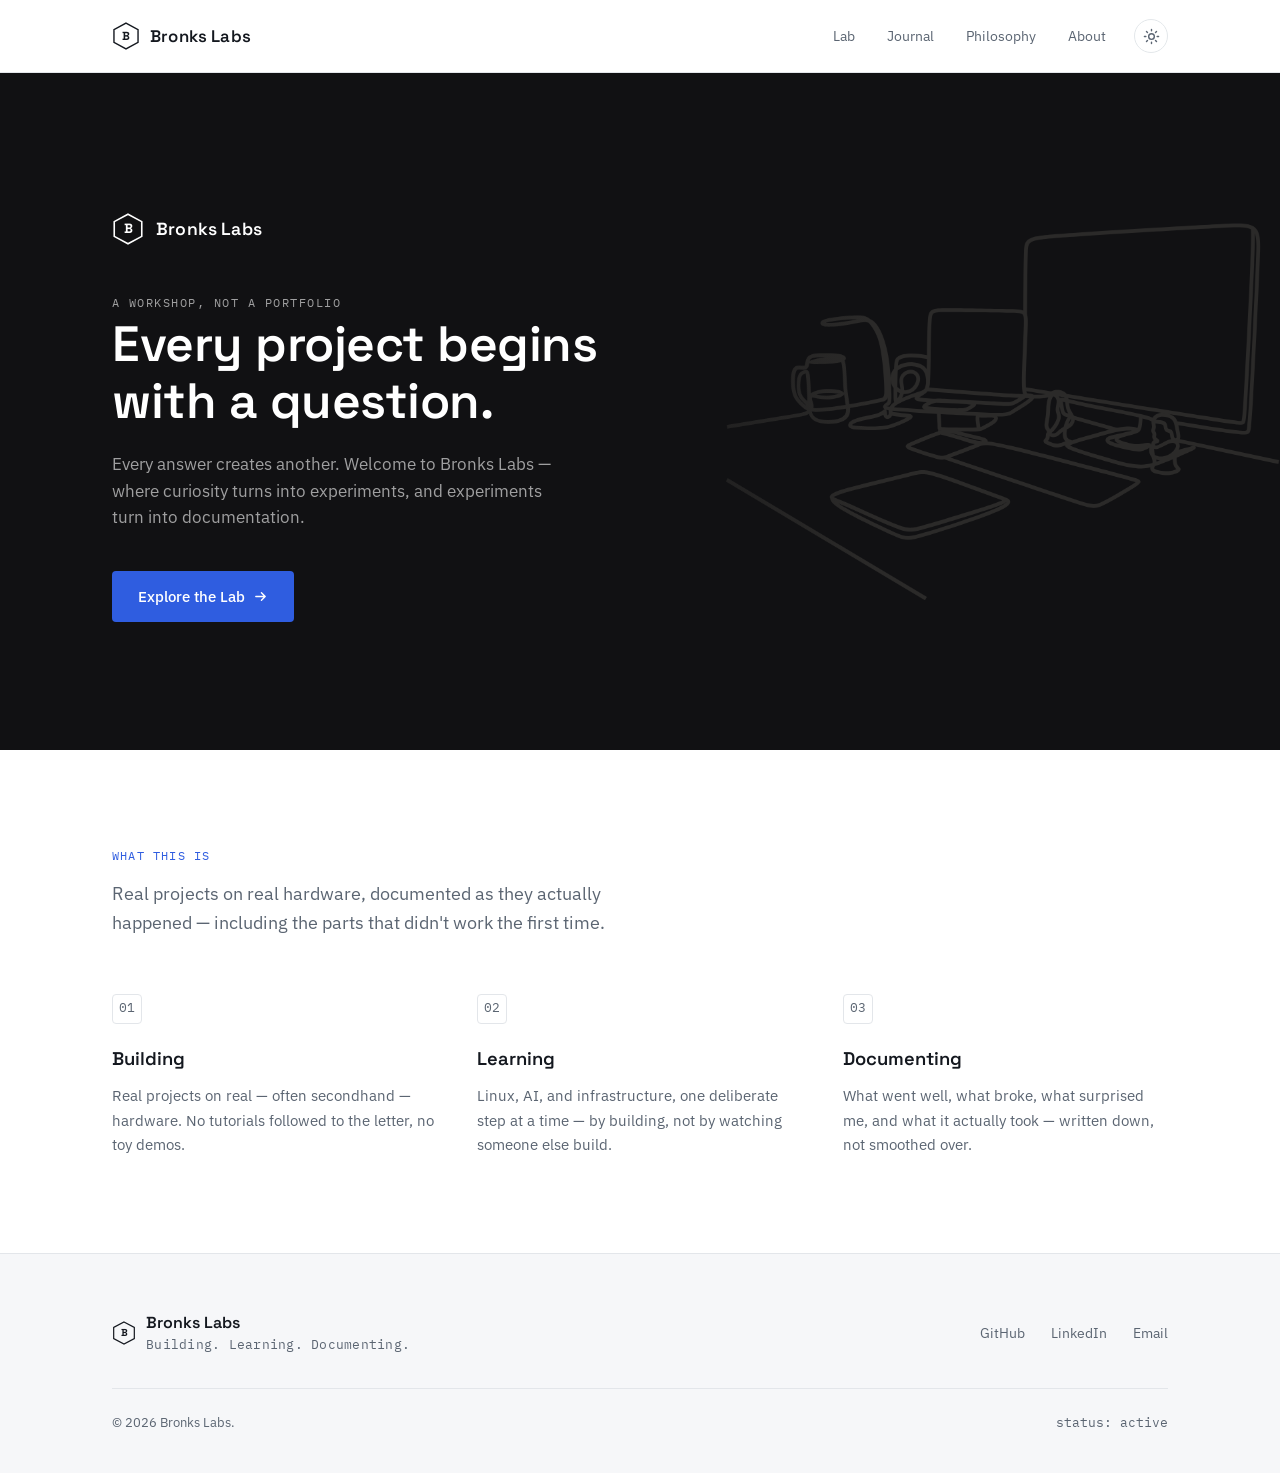
==== index.html @ 5981028b "Initial portfolio upload" ====
<!DOCTYPE html>
<html lang="en">
<head>
<script>(function(){var t=localStorage.getItem("theme");var d=window.matchMedia("(prefers-color-scheme: dark)").matches;document.documentElement.setAttribute("data-theme", t || (d?"dark":"light"));})();</script>
<meta charset="UTF-8">
<meta name="viewport" content="width=device-width, initial-scale=1.0">
<title>Bronks Labs — Every project begins with a question.</title>
<meta name="description" content="Bronks Labs is a workshop, not a portfolio. Building, learning, and documenting real technical projects.">
<meta property="og:title" content="Bronks Labs">
<meta property="og:description" content="Every project begins with a question. A workshop, not a portfolio.">
<meta property="og:image" content="assets/logo/og-banner.png">
<meta property="og:type" content="website">
<link rel="preconnect" href="https://fonts.googleapis.com">
<link rel="preconnect" href="https://fonts.gstatic.com" crossorigin>
<link href="https://fonts.googleapis.com/css2?family=Space+Grotesk:wght@400;500;600;700&family=IBM+Plex+Sans:wght@400;500;600&family=IBM+Plex+Mono:wght@400;500&display=swap" rel="stylesheet">
<link rel="stylesheet" href="css/styles.css?v=2">
<link rel="icon" type="image/x-icon" href="assets/favicon/favicon.ico">
<link rel="icon" type="image/png" sizes="32x32" href="assets/favicon/favicon-32x32.png">
<link rel="icon" type="image/png" sizes="16x16" href="assets/favicon/favicon-16x16.png">
<link rel="apple-touch-icon" sizes="180x180" href="assets/favicon/apple-touch-icon.png">
<link rel="manifest" href="site.webmanifest">
<style>
  /* ---------- Hero ---------- */
  .hero{
    position: relative;
    background: var(--hero-dark) url('assets/images/hero-lineart.png') right center / contain no-repeat;
    color: #fff;
    overflow: hidden;
    padding: 140px 0 128px;
    min-height: 560px;
    display: flex;
    align-items: center;
  }
  .hero::before{
    content: '';
    position: absolute; inset: 0;
    background: linear-gradient(90deg, rgba(17,17,19,0.96) 0%, rgba(17,17,19,0.82) 42%, transparent 68%);
  }
  .hero-inner{ position: relative; z-index: 2; width: 100%; }
  .hero-logo{
    display:flex; align-items:center; gap: 12px; margin-bottom: 44px;
    opacity: 0; animation: fadeUp 0.7s ease forwards 0.15s;
  }
  .hero-logo .hex{ width: 32px; height: 32px; }
  .hero-logo .hex polygon{ stroke: #fff; }
  .hero-logo .hex text{ fill: #fff; }
  .hero-logo span{ font-family: var(--font-display); font-weight: 600; font-size: 1.1rem; letter-spacing: 0.01em; }
  .eyebrow{
    font-family: var(--font-mono); font-size: 0.78rem; letter-spacing: 0.12em;
    text-transform: uppercase; color: var(--hero-text-dim); margin-bottom: 24px;
    opacity: 0; animation: fadeUp 0.7s ease forwards 0.3s;
  }
  h1{
    font-family: var(--font-display); font-weight: 600; font-size: clamp(2rem, 4.4vw, 3.1rem);
    line-height: 1.15; letter-spacing: -0.01em; max-width: 520px;
    opacity: 0; animation: fadeUp 0.7s ease forwards 0.45s;
  }
  .hero-sub{
    margin-top: 22px; font-size: 1.05rem; color: var(--hero-text-dim); max-width: 440px;
    opacity: 0; animation: fadeUp 0.7s ease forwards 0.6s;
  }
  @keyframes fadeUp{ from{ opacity: 0; transform: translateY(10px); } to{ opacity: 1; transform: translateY(0); } }
  .cta{
    display:inline-flex; align-items:center; gap: 8px; margin-top: 40px; padding: 13px 26px;
    background: var(--blue); color: #fff; font-family: var(--font-body); font-weight: 500; font-size: 0.95rem;
    border-radius: 4px; transition: transform 0.15s ease, background 0.15s ease;
    opacity: 0; animation: fadeUp 0.7s ease forwards 0.75s;
  }
  .cta:hover{ background: #2650c9; transform: translateY(-1px); }
  .cta svg{ width: 15px; height: 15px; transition: transform 0.15s ease; }
  .cta:hover svg{ transform: translateX(3px); }
  @media (prefers-reduced-motion: reduce){
    .hero-logo, .eyebrow, h1, .hero-sub, .cta{ animation: none; opacity: 1; }
  }
  @media (max-width: 640px){
    .hero{ padding: 104px 0 88px; min-height: 460px; }
    .hero::before{ background: linear-gradient(180deg, rgba(17,17,19,0.75) 0%, rgba(17,17,19,0.92) 60%, rgba(17.17.19,0.96) 100%); }
  }

  /* ---------- Triad section ---------- */
  .triad{ padding: 96px 0; border-bottom: 1px solid var(--border); }
  .triad-head{ max-width: 560px; margin-bottom: 56px; }
  .triad-head .label{
    font-family: var(--font-mono); font-size: 0.75rem; letter-spacing: 0.1em; text-transform: uppercase;
    color: var(--blue); margin-bottom: 14px; display:block;
  }
  .triad-head p{ font-size: 1.15rem; color: var(--ink-muted); }
  .triad-grid{ display:grid; grid-template-columns: repeat(3, 1fr); gap: 40px; }
  @media (max-width: 760px){ .triad-grid{ grid-template-columns: 1fr; gap: 36px; } }
  .triad-item .num{
    font-family: var(--font-mono); font-size: 0.8rem; color: var(--ink-muted); border: 1px solid var(--border);
    width: 30px; height: 30px; border-radius: 4px; display:flex; align-items:center; justify-content:center; margin-bottom: 20px;
  }
  .triad-item h3{ font-family: var(--font-display); font-size: 1.15rem; font-weight: 600; margin-bottom: 10px; }
  .triad-item p{ color: var(--ink-muted); font-size: 0.96rem; }
</style>
</head>
<body>

<header class="nav">
  <div class="wrap nav-inner">
    <a class="brand" href="index.html">
      <svg class="hex" viewBox="0 0 100 100" xmlns="http://www.w3.org/2000/svg">
        <polygon points="50,4 93,27 93,73 50,96 7,73 7,27" fill="none" stroke="currentColor" stroke-width="5"/>
        <text x="50" y="63" text-anchor="middle" font-family="Space Grotesk, sans-serif" font-weight="700" font-size="42" fill="currentColor">B</text>
      </svg>
      Bronks Labs
    </a>
    <div class="nav-right">
    <nav class="links">
      <a href="lab.html">Lab</a>
      <a href="journal.html">Journal</a>
      <a href="philosophy.html">Philosophy</a>
      <a href="about.html">About</a>
    </nav>
      <button class="theme-toggle" onclick="toggleTheme()" aria-label="Toggle dark mode">
        <svg class="icon-sun" viewBox="0 0 24 24" fill="none" stroke="currentColor" stroke-width="2" stroke-linecap="round"><circle cx="12" cy="12" r="4"/><path d="M12 2v2M12 20v2M4.93 4.93l1.41 1.41M17.66 17.66l1.41 1.41M2 12h2M20 12h2M6.34 17.66l-1.41 1.41M19.07 4.93l-1.41 1.41"/></svg>
        <svg class="icon-moon" viewBox="0 0 24 24" fill="none" stroke="currentColor" stroke-width="2" stroke-linecap="round"><path d="M21 12.79A9 9 0 1 1 11.21 3 7 7 0 0 0 21 12.79z"/></svg>
      </button>
    </div>
  </div>
</header>

<section class="hero">
  <div class="wrap hero-inner">
    <div class="hero-logo">
      <svg class="hex" viewBox="0 0 100 100" xmlns="http://www.w3.org/2000/svg">
        <polygon points="50,4 93,27 93,73 50,96 7,73 7,27" fill="none" stroke="#fff" stroke-width="5"/>
        <text x="50" y="63" text-anchor="middle" font-family="Space Grotesk, sans-serif" font-weight="700" font-size="42" fill="#fff">B</text>
      </svg>
      <span>Bronks Labs</span>
    </div>
    <span class="eyebrow">A workshop, not a portfolio</span>
    <h1>Every project begins with a question.</h1>
    <p class="hero-sub">Every answer creates another. Welcome to Bronks Labs — where curiosity turns into experiments, and experiments turn into documentation.</p>
    <a class="cta" href="lab.html">
      Explore the Lab
      <svg viewBox="0 0 16 16" fill="none" xmlns="http://www.w3.org/2000/svg">
        <path d="M3 8H13M13 8L9 4M13 8L9 12" stroke="currentColor" stroke-width="1.5" stroke-linecap="round" stroke-linejoin="round"/>
      </svg>
    </a>
  </div>
</section>

<section class="triad">
  <div class="wrap">
    <div class="triad-head">
      <span class="label">What this is</span>
      <p>Real projects on real hardware, documented as they actually happened — including the parts that didn't work the first time.</p>
    </div>
    <div class="triad-grid">
      <div class="triad-item">
        <div class="num">01</div>
        <h3>Building</h3>
        <p>Real projects on real — often secondhand — hardware. No tutorials followed to the letter, no toy demos.</p>
      </div>
      <div class="triad-item">
        <div class="num">02</div>
        <h3>Learning</h3>
        <p>Linux, AI, and infrastructure, one deliberate step at a time — by building, not by watching someone else build.</p>
      </div>
      <div class="triad-item">
        <div class="num">03</div>
        <h3>Documenting</h3>
        <p>What went well, what broke, what surprised me, and what it actually took — written down, not smoothed over.</p>
      </div>
    </div>
  </div>
</section>

<footer>
  <div class="wrap">
    <div class="footer-top">
      <div class="footer-brand">
        <svg class="hex" viewBox="0 0 100 100" xmlns="http://www.w3.org/2000/svg">
          <polygon points="50,4 93,27 93,73 50,96 7,73 7,27" fill="none" stroke="currentColor" stroke-width="5"/>
          <text x="50" y="63" text-anchor="middle" font-family="Space Grotesk, sans-serif" font-weight="700" font-size="42" fill="currentColor">B</text>
        </svg>
        <div>
          <div class="footer-brand-text">Bronks Labs</div>
          <div class="footer-tagline">Building. Learning. Documenting.</div>
        </div>
      </div>
      <div class="footer-links">
        <a href="https://github.com/" target="_blank" rel="noopener">GitHub</a>
        <a href="https://linkedin.com/" target="_blank" rel="noopener">LinkedIn</a>
        <a href="mailto:hello@bronkslabs.uk">Email</a>
      </div>
    </div>
    <div class="footer-bottom">
      <span>&copy; 2026 Bronks Labs.</span>
      <span class="mono">status: active</span>
    </div>
  </div>
</footer>

<script src="theme.js"></script>
</body>
</html>
---- css/styles.css ----
:root{
  --bg: #FFFFFF;
  --bg-subtle: #F6F7F9;
  --ink: #14181F;
  --ink-muted: #5B6572;
  --border: #E3E6EA;
  --blue: #2F5DE0;
  --blue-dim: #EAEFFC;
  --hero-dark: #111113;
  --hero-line: rgba(255,255,255,0.07);
  --hero-text-dim: rgba(255,255,255,0.6);

  --green: #2E9B5D;
  --green-dim: #E7F5ED;
  --amber: #C97A1C;
  --amber-dim: #FBF0E1;
  --blue-status: #2F5DE0;

  --nav-bg: rgba(255,255,255,0.9);
  --card-hover-border: #C7CDD6;

  --font-display: 'Space Grotesk', sans-serif;
  --font-body: 'IBM Plex Sans', sans-serif;
  --font-mono: 'IBM Plex Mono', monospace;
}

:root[data-theme="dark"]{
  --bg: #111113;
  --bg-subtle: #1A1D22;
  --ink: #ECEDEF;
  --ink-muted: #9AA2AC;
  --border: #2A2E35;
  --blue: #5B85FF;
  --blue-dim: rgba(91,133,255,0.16);

  --green: #4CC98A;
  --green-dim: rgba(76,201,138,0.14);
  --amber: #E0A44D;
  --amber-dim: rgba(224,164,77,0.14);
  --blue-status: #5B85FF;

  --nav-bg: rgba(17,17,19,0.85);
  --card-hover-border: #3A3F48;
}

*{ box-sizing: border-box; margin:0; padding:0; }
html{ scroll-behavior: smooth; }
body{
  font-family: var(--font-body);
  color: var(--ink);
  background: var(--bg);
  line-height: 1.6;
  -webkit-font-smoothing: antialiased;
  transition: background-color 0.2s ease, color 0.2s ease;
}
a{ color: inherit; text-decoration: none; }

.wrap{
  max-width: 1120px;
  margin: 0 auto;
  padding: 0 32px;
}

/* ---------- Nav ---------- */
header.nav{
  position: sticky;
  top: 0;
  z-index: 50;
  background: var(--nav-bg);
  backdrop-filter: blur(8px);
  border-bottom: 1px solid var(--border);
}
.nav-inner{
  display:flex;
  align-items:center;
  justify-content: space-between;
  height: 72px;
}
.brand{
  display:flex;
  align-items:center;
  gap:10px;
  font-family: var(--font-display);
  font-weight: 600;
  font-size: 1.05rem;
  letter-spacing: 0.01em;
}
.hex{ width: 28px; height: 28px; display:block; flex-shrink:0; }
nav.links{ display:flex; gap: 32px; font-size: 0.9rem; color: var(--ink-muted); }
nav.links a{ position:relative; padding: 4px 0; transition: color 0.15s ease; }
nav.links a:hover{ color: var(--ink); }
nav.links a.active{ color: var(--ink); }
nav.links a::after{
  content:''; position:absolute; left:0; right:0; bottom:-2px; height:1px;
  background: var(--blue); transform: scaleX(0); transform-origin: left;
  transition: transform 0.2s ease;
}
nav.links a:hover::after, nav.links a.active::after{ transform: scaleX(1); }

.nav-right{ display:flex; align-items:center; gap: 28px; }

.theme-toggle{
  display:flex; align-items:center; justify-content:center;
  width: 34px; height: 34px;
  border-radius: 100px;
  border: 1px solid var(--border);
  background: transparent;
  cursor: pointer;
  color: var(--ink-muted);
  transition: border-color 0.15s ease, color 0.15s ease;
  flex-shrink: 0;
}
.theme-toggle:hover{ border-color: var(--card-hover-border); color: var(--ink); }
.theme-toggle svg{ width: 17px; height: 17px; }
.theme-toggle .icon-moon{ display: none; }
:root[data-theme="dark"] .theme-toggle .icon-sun{ display: none; }
:root[data-theme="dark"] .theme-toggle .icon-moon{ display: block; }

@media (max-width: 640px){
  nav.links{ gap: 18px; font-size: 0.82rem; }
  .nav-right{ gap: 16px; }
}

/* ---------- Page header (dark line-art banner, matches hero) ---------- */
.page-header{
  position: relative;
  background: var(--hero-dark) url('../assets/images/hero-lineart.png') right center / contain no-repeat;
  color: #fff;
  overflow: hidden;
  padding: 88px 0 64px;
}
.page-header .banner-grid{ display: none; }
.page-header::before{
  content: '';
  position: absolute; inset: 0;
  background: linear-gradient(90deg, rgba(17,17,19,0.96) 0%, rgba(17,17,19,0.8) 42%, transparent 68%);
}
.page-header .wrap{ position: relative; z-index: 2; }
.page-header .banner-logo{
  display:flex; align-items:center; gap: 10px; margin-bottom: 28px;
  font-family: var(--font-display); font-weight: 600; font-size: 0.95rem; color: #fff;
}
.page-header .banner-logo .hex{ width: 24px; height: 24px; }
.page-header .banner-logo .hex polygon{ stroke: #fff; }
.page-header .banner-logo .hex text{ fill: #fff; }
.page-header .label{
  font-family: var(--font-mono);
  font-size: 0.75rem;
  letter-spacing: 0.1em;
  text-transform: uppercase;
  color: var(--hero-text-dim);
  display:block;
  margin-bottom: 16px;
}
.page-header h1{
  font-family: var(--font-display);
  font-weight: 600;
  font-size: clamp(1.9rem, 4vw, 2.6rem);
  letter-spacing: -0.01em;
  max-width: 620px;
}
.page-header p{
  margin-top: 16px;
  font-size: 1.05rem;
  color: var(--hero-text-dim);
  max-width: 560px;
}

/* ---------- Footer ---------- */
footer{ background: var(--bg-subtle); padding: 56px 0 40px; }
.footer-top{
  display:flex; align-items:center; justify-content: space-between;
  flex-wrap: wrap; gap: 24px; padding-bottom: 32px; border-bottom: 1px solid var(--border);
}
.footer-brand{ display:flex; align-items:center; gap: 10px; }
.footer-brand .hex{ width: 24px; height: 24px; }
.footer-brand-text{ font-family: var(--font-display); font-weight: 600; font-size: 1rem; }
.footer-tagline{ font-family: var(--font-mono); font-size: 0.8rem; color: var(--ink-muted); letter-spacing: 0.02em; }
.footer-links{ display:flex; gap: 26px; font-size: 0.88rem; color: var(--ink-muted); }
.footer-links a:hover{ color: var(--ink); }
.footer-bottom{
  padding-top: 24px; font-size: 0.8rem; color: var(--ink-muted);
  display:flex; justify-content: space-between; flex-wrap: wrap; gap: 10px;
}
.footer-bottom .mono{ font-family: var(--font-mono); }
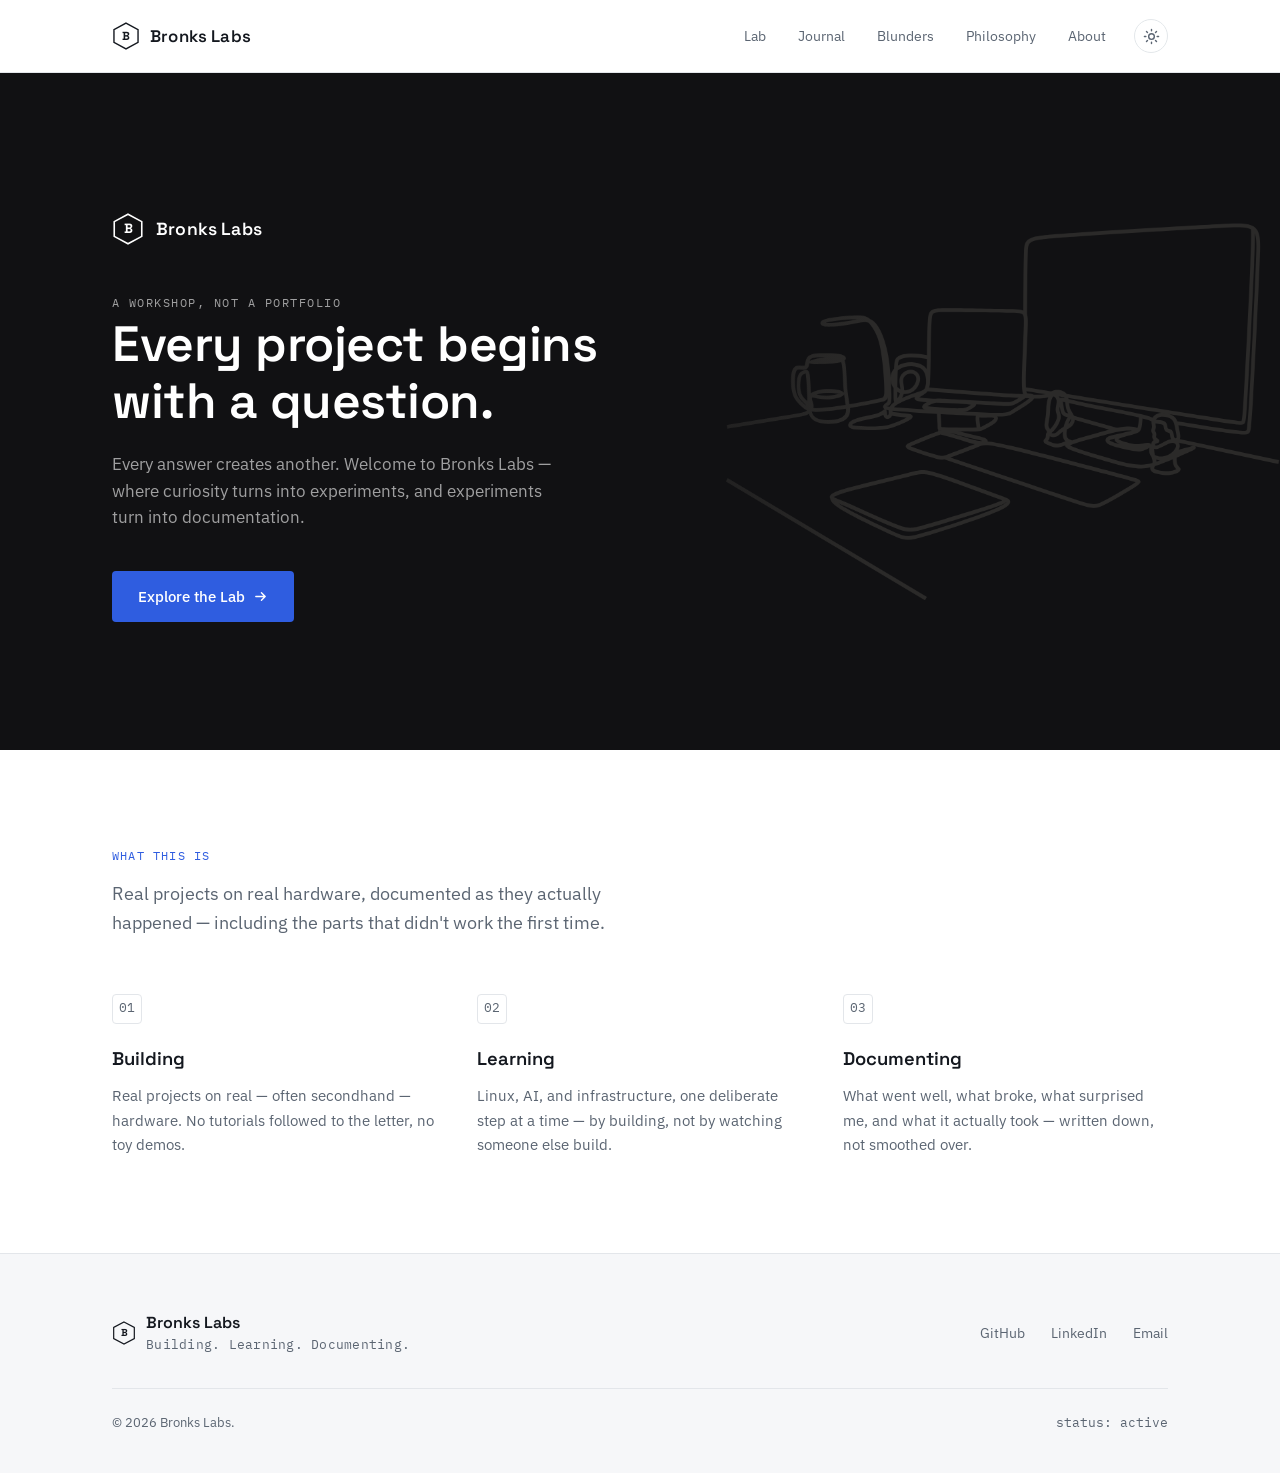
==== commit 16b24fb5: "Add Blunders page and dark mode nav links across site" ====
--- a/index.html
+++ b/index.html
@@ -110,6 +110,7 @@
     <nav class="links">
       <a href="lab.html">Lab</a>
       <a href="journal.html">Journal</a>
+        <a href="blunders.html">Blunders</a>
       <a href="philosophy.html">Philosophy</a>
       <a href="about.html">About</a>
     </nav>
@@ -184,7 +185,7 @@
       <div class="footer-links">
         <a href="https://github.com/" target="_blank" rel="noopener">GitHub</a>
         <a href="https://linkedin.com/" target="_blank" rel="noopener">LinkedIn</a>
-        <a href="mailto:hello@bronkslabs.uk">Email</a>
+        <a href="mailto:marcin.j.korol@gmail.com">Email</a>
       </div>
     </div>
     <div class="footer-bottom">
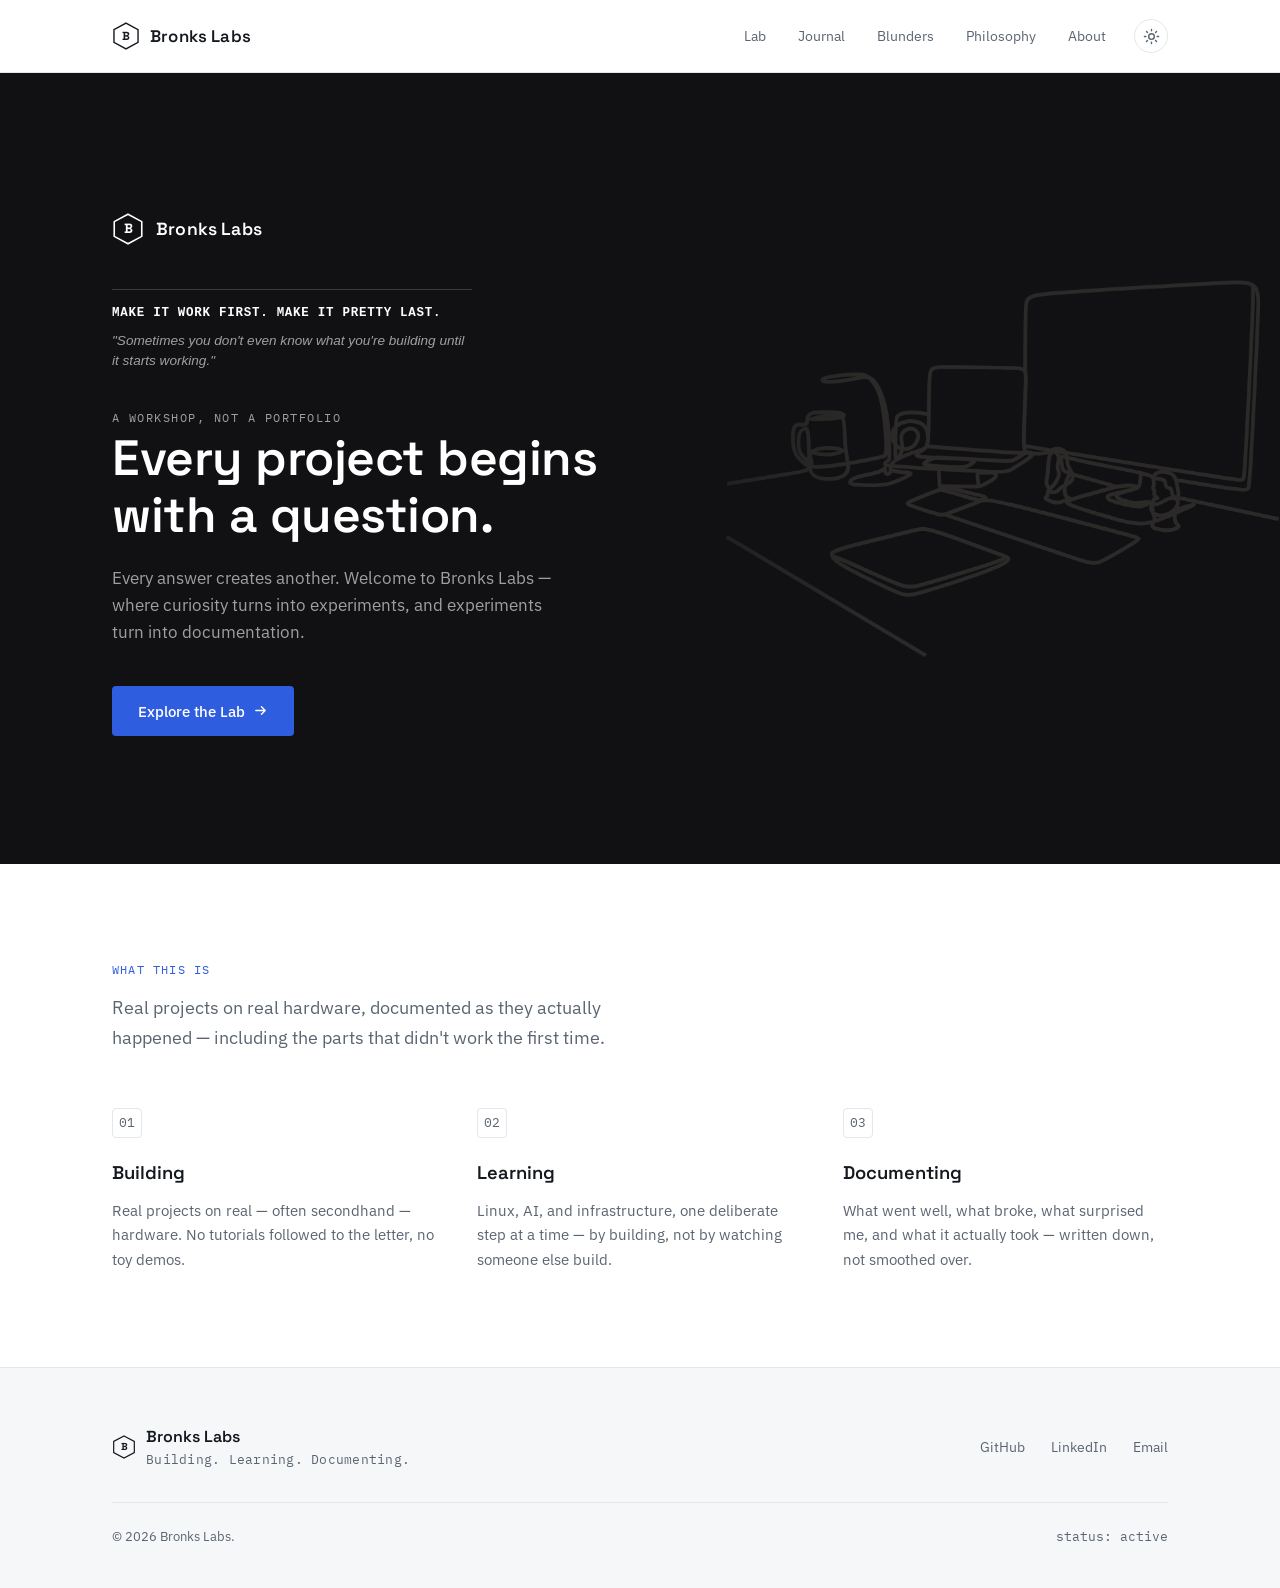
==== commit 096b19b5: "Update portfolio from server" ====
--- a/index.html
+++ b/index.html
@@ -131,6 +131,10 @@
       </svg>
       <span>Bronks Labs</span>
     </div>
+    <div class="brand-signature">
+      <div class="motto">Make it work first. Make it pretty last.</div>
+      <div class="quote">"Sometimes you don't even know what you're building until it starts working."</div>
+    </div>
     <span class="eyebrow">A workshop, not a portfolio</span>
     <h1>Every project begins with a question.</h1>
     <p class="hero-sub">Every answer creates another. Welcome to Bronks Labs — where curiosity turns into experiments, and experiments turn into documentation.</p>
--- a/css/styles.css
+++ b/css/styles.css
@@ -137,12 +137,36 @@
 }
 .page-header .wrap{ position: relative; z-index: 2; }
 .page-header .banner-logo{
-  display:flex; align-items:center; gap: 10px; margin-bottom: 28px;
+  display:flex; align-items:center; gap: 10px; margin-bottom: 20px;
   font-family: var(--font-display); font-weight: 600; font-size: 0.95rem; color: #fff;
 }
 .page-header .banner-logo .hex{ width: 24px; height: 24px; }
 .page-header .banner-logo .hex polygon{ stroke: #fff; }
 .page-header .banner-logo .hex text{ fill: #fff; }
+
+.brand-signature{
+  max-width: 360px;
+  margin-bottom: 32px;
+  padding-top: 14px;
+  border-top: 1px solid rgba(255,255,255,0.18);
+}
+.brand-signature .motto{
+  font-family: var(--font-mono);
+  font-weight: 600;
+  font-size: 0.78rem;
+  letter-spacing: 0.06em;
+  text-transform: uppercase;
+  color: #fff;
+  line-height: 1.5;
+}
+.brand-signature .quote{
+  margin-top: 8px;
+  font-family: var(--font-body);
+  font-style: italic;
+  font-size: 0.85rem;
+  color: var(--hero-text-dim);
+  line-height: 1.5;
+}
 .page-header .label{
   font-family: var(--font-mono);
   font-size: 0.75rem;
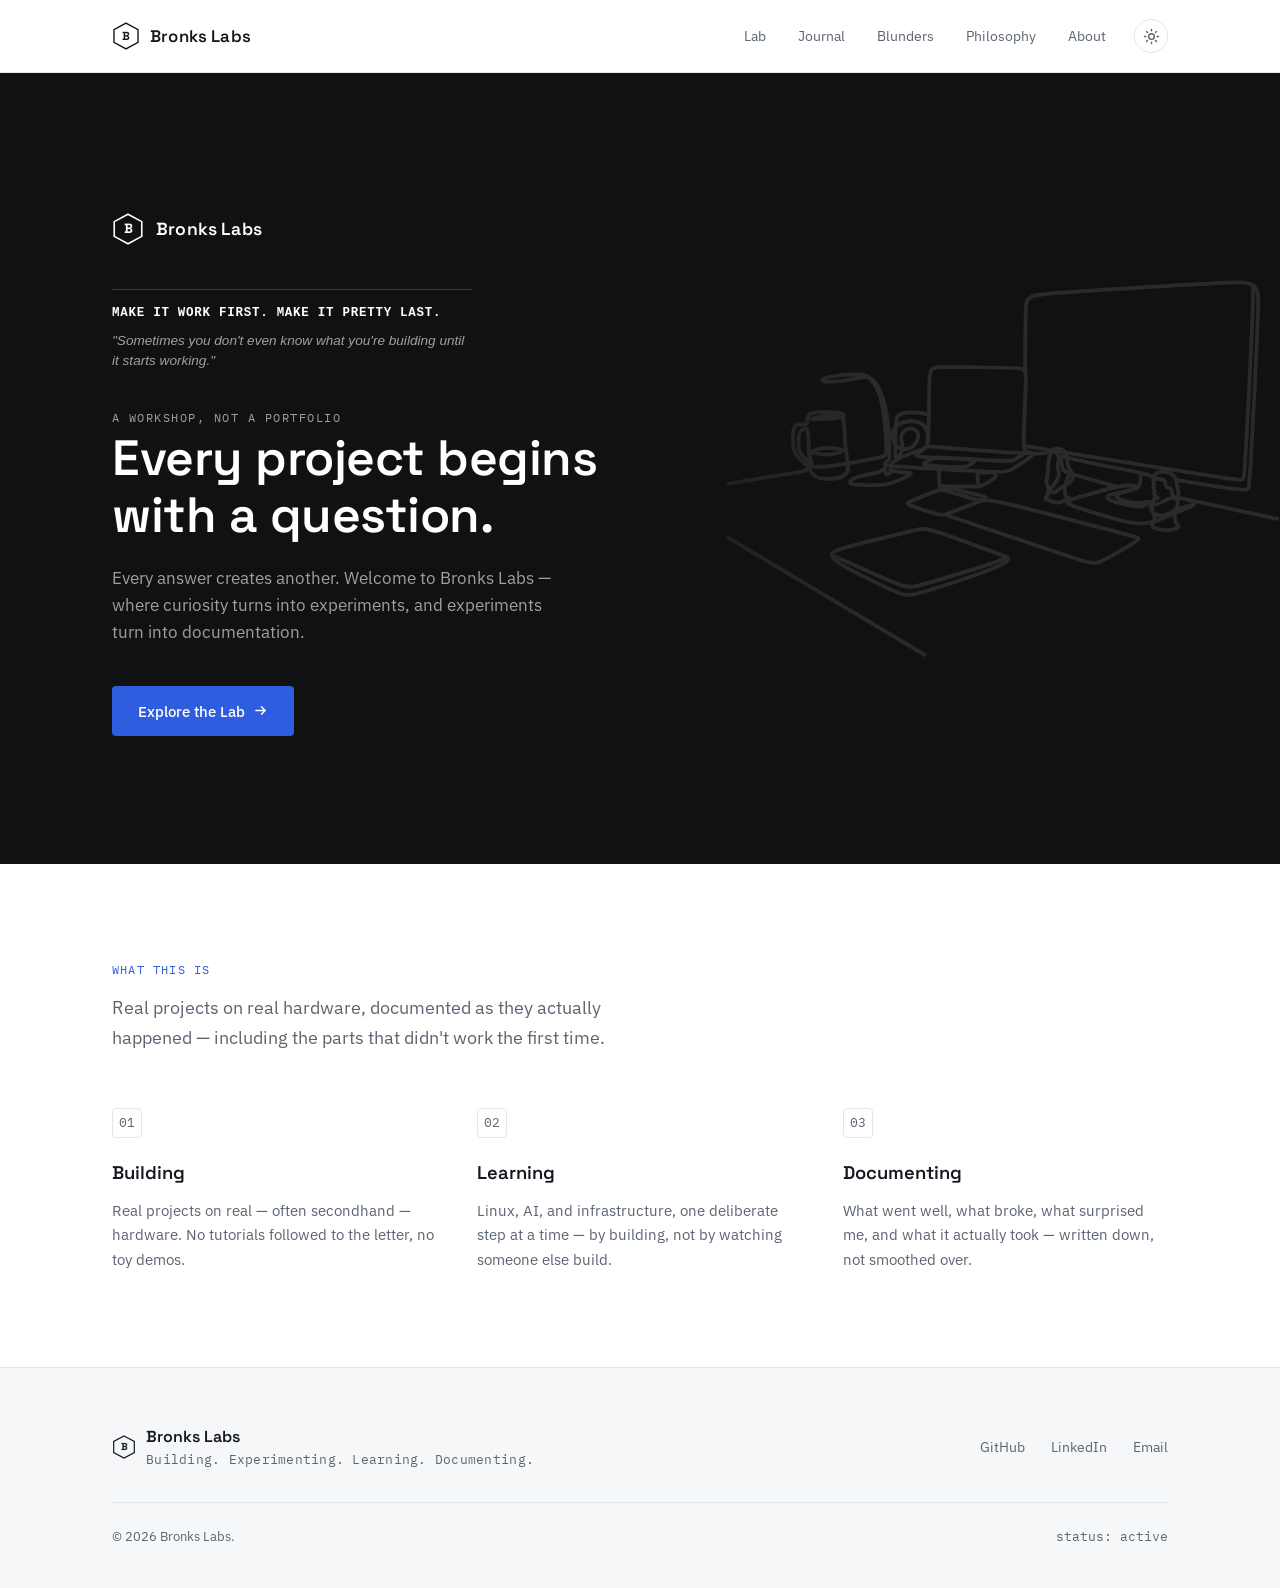
==== commit 440ac3fd: "Update index.html" ====
--- a/index.html
+++ b/index.html
@@ -183,7 +183,7 @@
         </svg>
         <div>
           <div class="footer-brand-text">Bronks Labs</div>
-          <div class="footer-tagline">Building. Learning. Documenting.</div>
+          <div class="footer-tagline">Building. Experimenting. Learning. Documenting.</div>
         </div>
       </div>
       <div class="footer-links">
